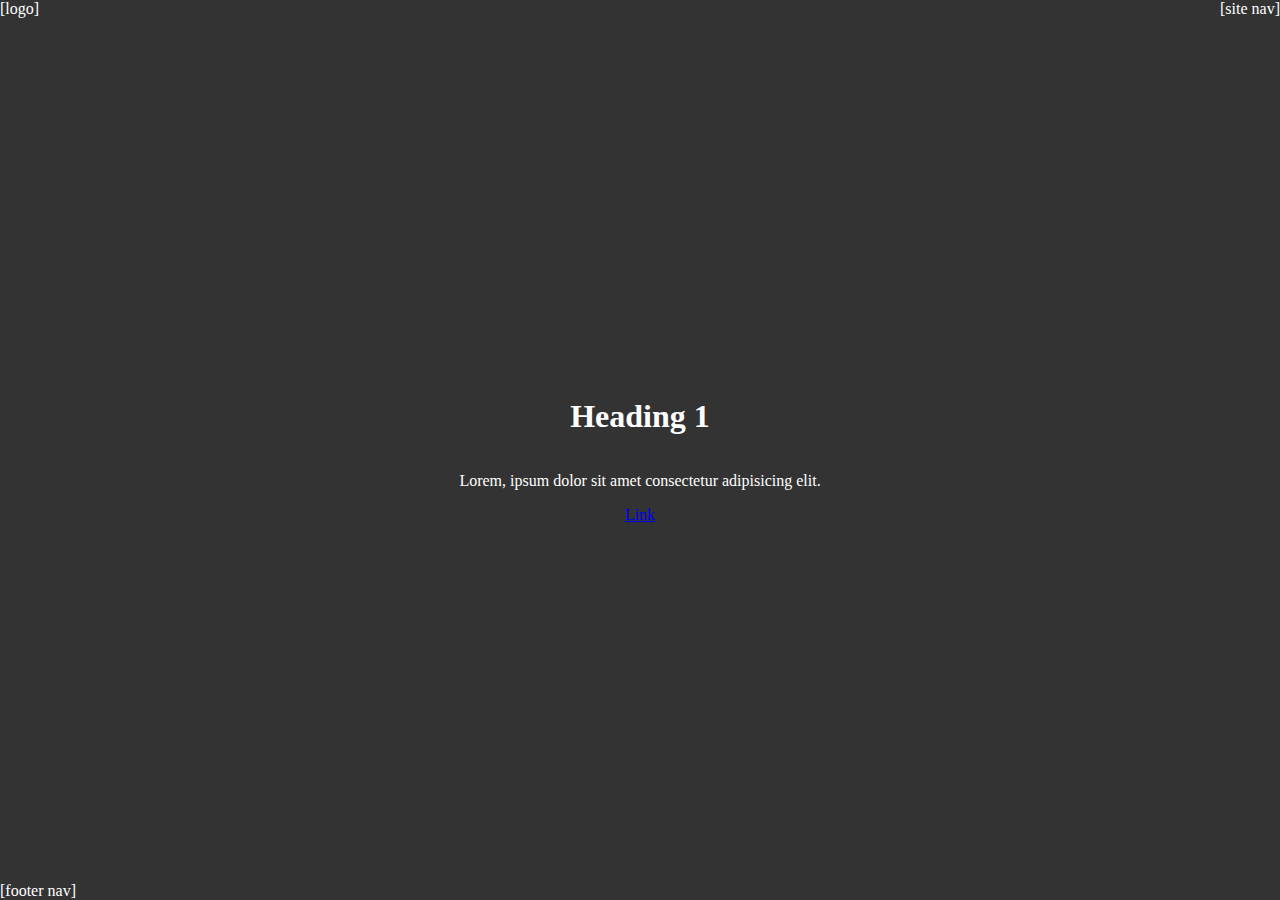
==== index.html @ 24580105 "init" ====
<!DOCTYPE html>
<html lang="en">
  <head>
    <meta charset="utf-8" />
    <title>My Portfolio</title>
    <meta name="description" content="A minimal, simple portfolio site." />

    <!-- VIEWPORT FOR MOBILE -->
    <meta name="viewport" content="width=device-width, initial-scale=1" />

    <!-- FOR IE -->
    <meta http-equiv="X-UA-Compatible" content="ie=edge" />

    <!-- MAIN CSS FILE -->
    <link href="css/style.css" rel="stylesheet" type="text/css" />
  </head>

  <body>
    <header class="site-header">
      <div class="site-id">
        [logo]
      </div>
      <div class="site-nav">
        [site nav]
      </div>
    </header>
    <main class="site-main">
      <h1>Heading 1</h1>
      <p>Lorem, ipsum dolor sit amet consectetur adipisicing elit.</p>
      <a href="#">Link</a>
    </main>
    <footer class="site-footer">
      <div class="site-nav">
        [footer nav]
      </div>
    </footer>
  </body>
</html>
---- css/style.css ----
/* GLOBAL RESETS */
* {
  box-sizing: border-box;
}
body {
  margin: 0;
}

/* GLOBAL COLORS */
body {
  background: #333;
  color: white;
}
/* BESPOKE LAYOUT STRUCTURE */

/* FLEX-BOX MAIN LAYOUT 
body {
  min-height: 100vh;
  display: flex;
  flex-direction: column;
  justify-content: space-between;
}
main {
  flex-grow: 1;
}
*/

body {
  min-height: 100vh;
  display: grid;
  grid-template-rows: auto 1fr auto;
}
.site-header {
  display: flex;
  justify-content: space-between;
}
/* .site-header {
  display: grid;
  grid-template-columns: auto 1fr;
} */
/* main {
  display: grid;
  align-items: center;
  place-items: center;
} */
main {
  display: flex;
  flex-direction: column;
  justify-content: center;
  align-items: center;
}
.site-nav ul {
  display: flex;
  list-style: none;
}
/* 
.site-nav ul a{
    padding
} */
/* 
.site-id {
  background-color: rgba(255, 0, 0, 0.2) !important;
}

.site-nav {
  background-color: rgba(0, 255, 0, 0.2) !important;
}

.site-footer {
  background-color: rgba(0, 0, 255, 0.2) !important;
} */

/* ------------------------------------------------ */
/* ----------- FOR VISUAL TESTING ONLY  ----------- */
/* ------------------------------------------------ */

/* * {
  margin: 0;
  padding: 0;
  box-shadow: inset 0 0 0 2px rgba(0, 0, 0, 1) !important;
  background-color: rgba(0, 0, 0, 0.05) !important;
  color: rgba(0, 0, 0, 0.4) !important;
  background-image: none !important;
  border-color: rgba(0, 0, 0, 0) !important;
  background-color: rgba(255, 255, 0, 0.2) !important;
} */
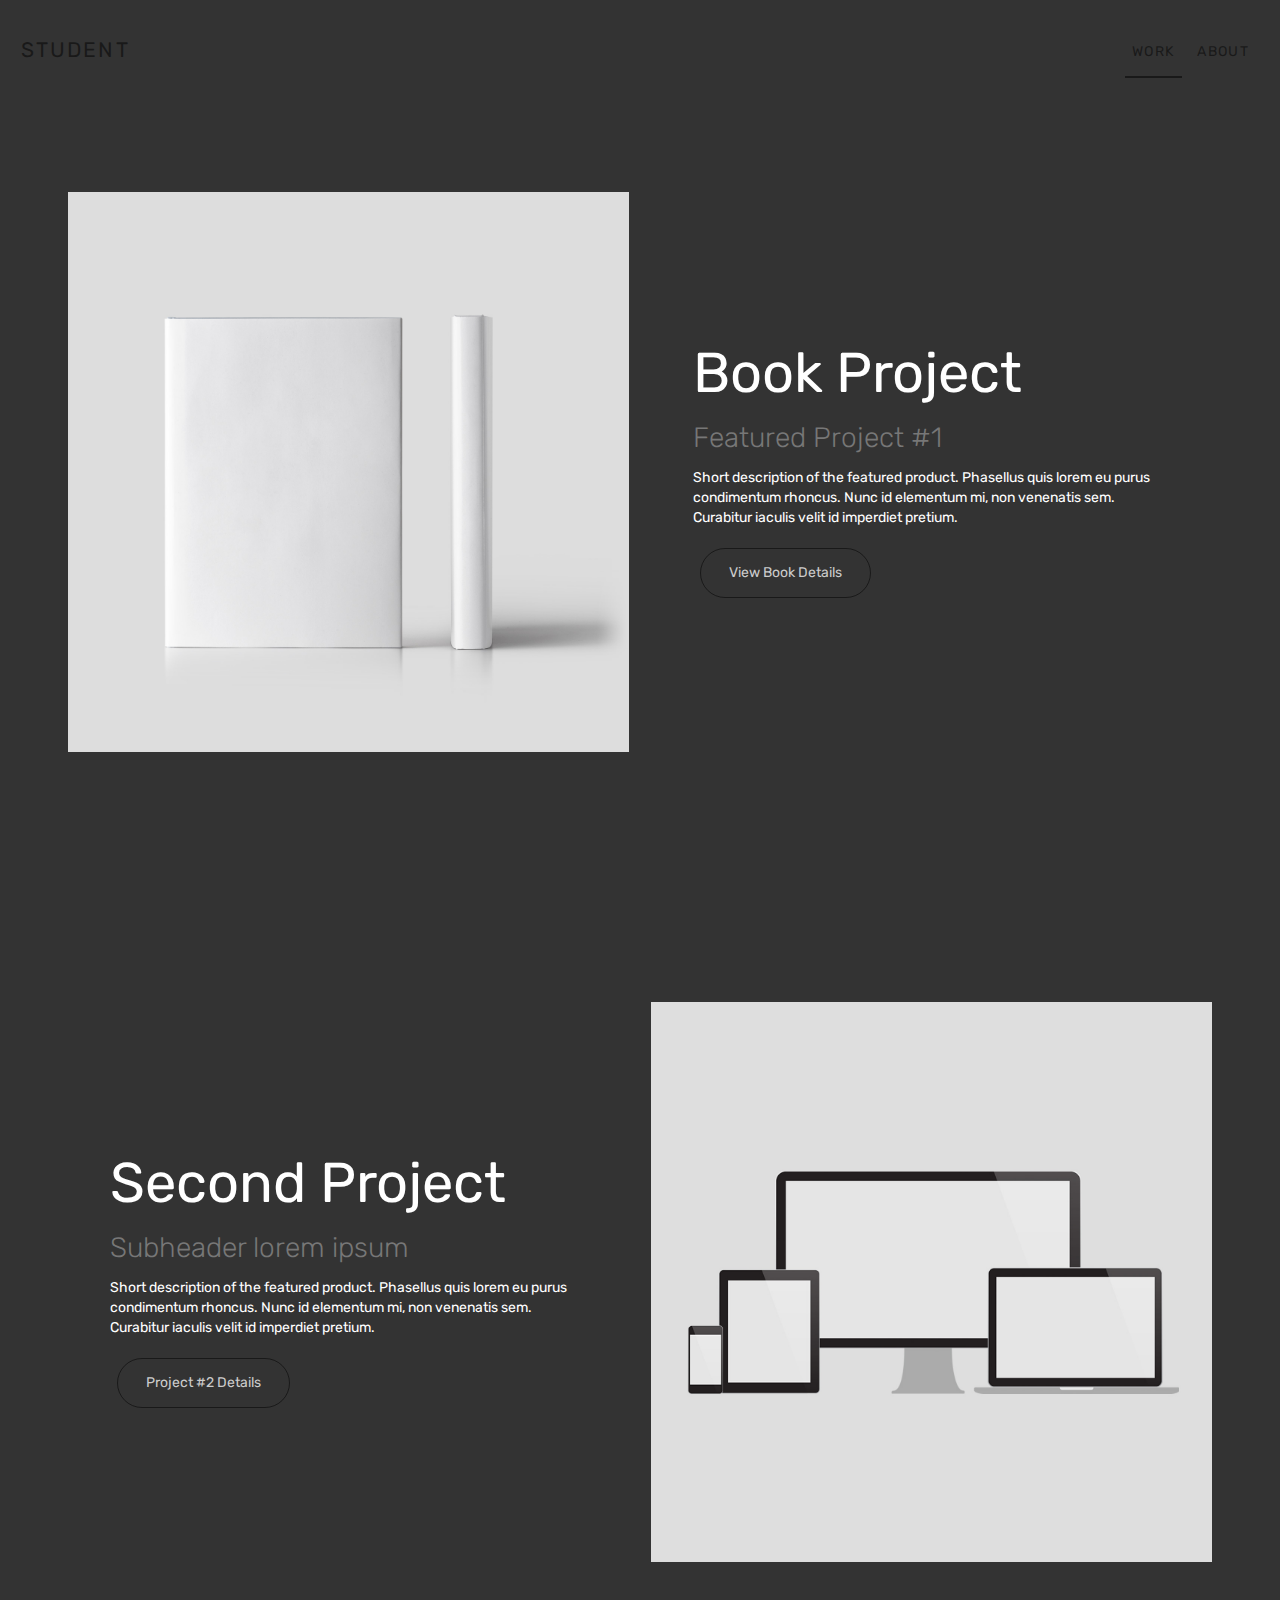
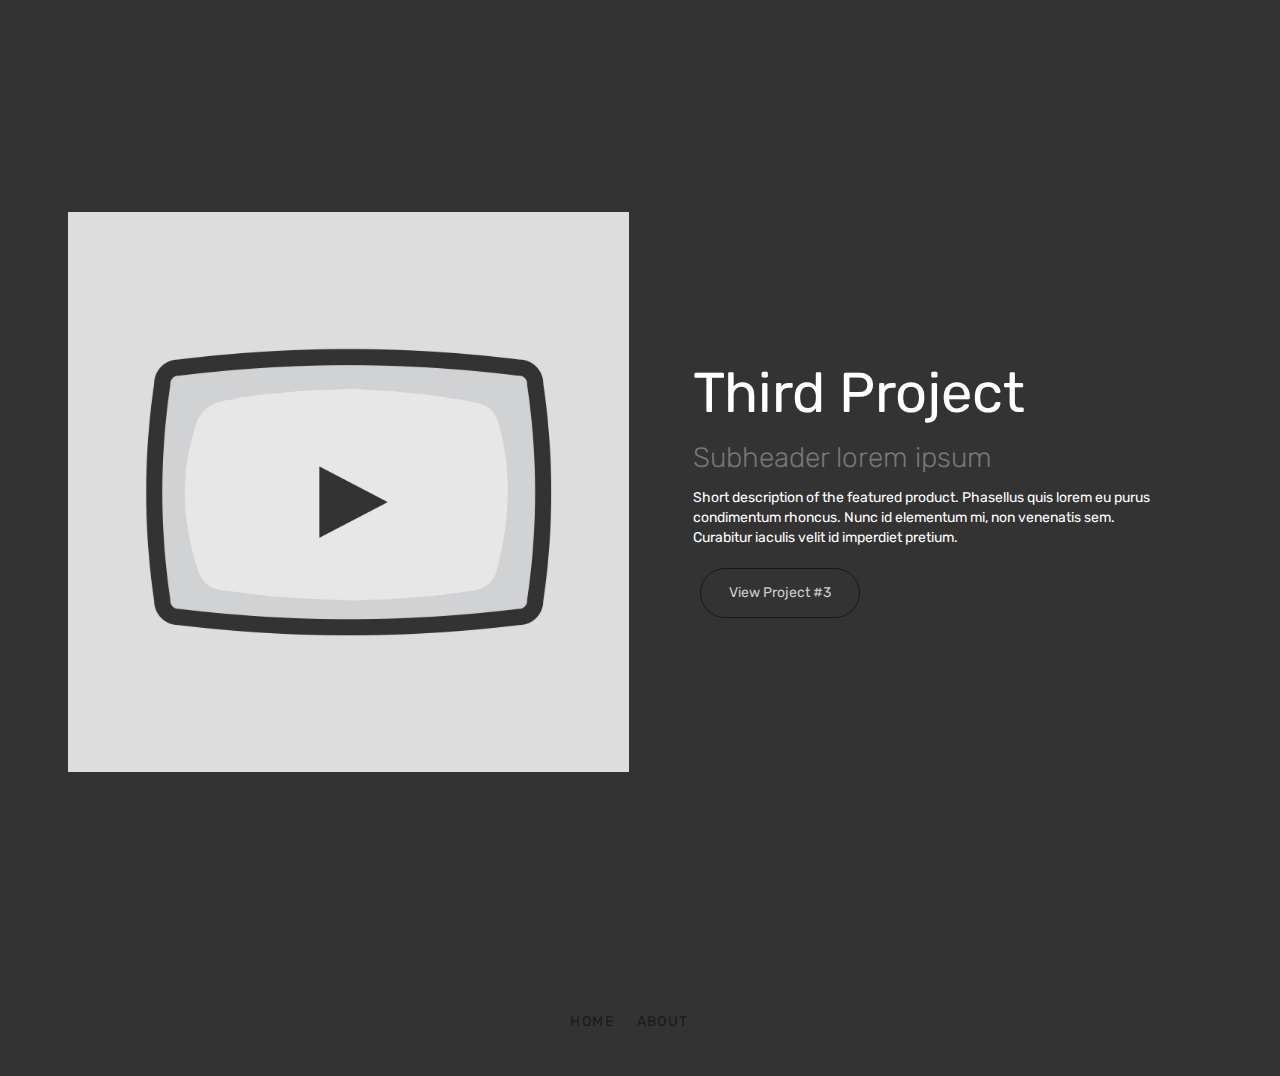
==== commit 4a891ac4: "added section, more css, imgs" ====
--- a/index.html
+++ b/index.html
@@ -1,38 +1,83 @@
 <!DOCTYPE html>
 <html lang="en">
-  <head>
-    <meta charset="utf-8" />
-    <title>My Portfolio</title>
-    <meta name="description" content="A minimal, simple portfolio site." />
 
-    <!-- VIEWPORT FOR MOBILE -->
-    <meta name="viewport" content="width=device-width, initial-scale=1" />
+<head>
+  <meta charset="utf-8" />
+  <title>My Portfolio</title>
+  <meta name="description" content="A minimal, simple portfolio site." />
 
-    <!-- FOR IE -->
-    <meta http-equiv="X-UA-Compatible" content="ie=edge" />
+  <!-- VIEWPORT FOR MOBILE -->
+  <meta name="viewport" content="width=device-width, initial-scale=1" />
 
-    <!-- MAIN CSS FILE -->
-    <link href="css/style.css" rel="stylesheet" type="text/css" />
-  </head>
+  <!-- FOR IE -->
+  <meta http-equiv="X-UA-Compatible" content="ie=edge" />
 
-  <body>
-    <header class="site-header">
-      <div class="site-id">
-        [logo]
+  <!-- MAIN CSS FILE -->
+  <link href="css/style.css" rel="stylesheet" type="text/css" />
+
+  <!-- GOOGLE FONT -->
+  <link href="https://fonts.googleapis.com/css?family=Rubik:300,400,700&display=swap" rel="stylesheet">
+
+</head>
+
+<body>
+  <header class="site-header fade-in-and-down">
+    <div class="site-identity">
+      <h1><a href="index.html">Student</a></h1>
+    </div>
+    <nav class="site-navigation">
+      <ul>
+        <li><a href="index.html" class="selected">Work</a></li>
+        <li><a href="about.html">About</a></li>
+      </ul>
+    </nav>
+  </header>
+  <main>
+    <section class="featuredproject">
+      <div class="image-wrapper">
+        <a href="mybook/index.html"><img src="img/placeholder-1x1-book3.jpg" alt="Placeholder" /></a>
       </div>
-      <div class="site-nav">
-        [site nav]
+      <div class="text-wrapper">
+        <h2 class="headline">Book Project</h2>
+        <h3 class="subheadline">Featured Project #1</h3>
+        <p>Short description of the featured product. Phasellus quis lorem eu purus condimentum rhoncus. Nunc id
+          elementum mi, non venenatis sem. Curabitur iaculis velit id imperdiet pretium.</p>
+        <a href="mybook/index.html" class="button">View Book Details</a>
       </div>
-    </header>
-    <main class="site-main">
-      <h1>Heading 1</h1>
-      <p>Lorem, ipsum dolor sit amet consectetur adipisicing elit.</p>
-      <a href="#">Link</a>
-    </main>
-    <footer class="site-footer">
-      <div class="site-nav">
-        [footer nav]
+    </section>
+    <section class="featuredproject swapped">
+      <div class="image-wrapper">
+        <a href="#"><img src="img/placeholder-1x1-hero.jpg" alt="Placeholder" /></a>
       </div>
-    </footer>
-  </body>
-</html>
+      <div class="text-wrapper">
+        <h2 class="headline">Second Project</h2>
+        <h3 class="subheadline">Subheader lorem ipsum</h3>
+        <p>Short description of the featured product. Phasellus quis lorem eu purus condimentum rhoncus. Nunc id
+          elementum mi, non venenatis sem. Curabitur iaculis velit id imperdiet pretium.</p>
+        <a href="#" class="button">Project #2 Details</a>
+      </div>
+    </section>
+    <section class="featuredproject">
+      <div class="image-wrapper">
+        <a href="#"><img src="img/placeholder-1x1-video.jpg" alt="Placeholder" /></a>
+      </div>
+      <div class="text-wrapper">
+        <h2 class="headline">Third Project</h2>
+        <h3 class="subheadline">Subheader lorem ipsum</h3>
+        <p>Short description of the featured product. Phasellus quis lorem eu purus condimentum rhoncus. Nunc id
+          elementum mi, non venenatis sem. Curabitur iaculis velit id imperdiet pretium.</p>
+        <a href="#" class="button">View Project #3</a>
+      </div>
+    </section>
+  </main>
+  <footer class="site-footer">
+    <nav class="site-navigation">
+      <ul>
+        <li><a href="index.html">Home</a></li>
+        <li><a href="about.html">About</a></li>
+      </ul>
+    </nav>
+  </footer>
+</body>
+
+</html>--- a/css/style.css
+++ b/css/style.css
@@ -1,3 +1,30 @@
+/* CSS TABLE OF CONTENTS 
+  # GLOBALS
+    # RESET
+    # COLORS
+    # TYPOGRAPHY
+      # HEADINGS
+      # PARAGRAPHS
+      # LINKS
+      # TYPE SPECIMEN
+  # MEDIA
+    # IMAGES
+  # COMPONENTS
+    # BUTTONS
+  # LAYOUT
+    # CONTAINER
+    # BESPOKE LAYOUT HELPERS
+  # STRUCTURE
+    # HEADER
+    # FOOTER
+    # NAV
+    # MAIN
+    # SECTIONS
+  # ANIMATIONS
+    # @KEYFRAME
+    # SCROLL-TRIGGERED
+*/
+
 /* GLOBAL RESETS */
 * {
   box-sizing: border-box;
@@ -8,9 +35,169 @@
 
 /* GLOBAL COLORS */
 body {
-  background: #333;
-  color: white;
-}
+  background:#333;
+  /* background: rgba(221, 221, 221, 1); */
+  color: #fff;
+}
+a {color: #ccc;}
+a:hover { color: rgba(0, 0, 0, 1); }
+
+/* GLOBAL TYPOGRAPHY */
+body {
+  font-family: "Rubik", Helvetica, Arial, sans-serif;
+  font-weight: 400;
+  font-size: 87.5%; /* 14px */
+  line-height: 1.4;
+}
+
+h1,h2,h3 { font-weight: normal; }
+p { max-width: 35em; }
+a {text-decoration: none;}
+
+/* TYPE SPECIMEN */
+.headline {
+  font-size: 4em;
+  font-weight: 400;
+  line-height: 1;
+  margin: 0 0 .4em 0;
+}
+
+.subheadline {
+  font-size: 2em;
+  font-weight: 300;
+  color: #777;
+  line-height: 1;
+  margin: 0 0 .6em 0;
+}
+
+/* MEDIA */
+img {
+  max-width: 100%;
+  height: auto;
+}
+img.circular {
+  display: block;
+  border-radius: 100%;
+  margin-bottom: 3em;
+}
+
+/* BUTTONS */
+.button {
+  display: inline-block;
+  border: 1px solid rgba(0, 0, 0, 0.5);
+  border-radius: 3em;
+  padding: 1em 2em;
+  margin: .5em;
+}
+.button:hover {
+  background: rgba(0, 0, 0, 1);
+  color: #fff;
+  border-color: rgba(0, 0, 0, 1);
+}
+/* LAYOUT */
+.container {
+  max-width: 1000px;
+  margin: 0 auto;
+}
+/* STRUCTURE */
+
+.site-header,
+.site-footer {
+  text-align: center;
+  margin: 1em 0;
+  padding-bottom: 1em;
+}
+
+.site-header {
+  display: flex;
+  justify-content: space-between;
+  position: absolute;
+  width: 100%;
+}
+
+.site-header h1 {
+  font-size: 1.5em;
+  font-weight: 400;
+  margin: 0;
+}
+
+.site-header h1 a {
+  color: rgba(0, 0, 0, 0.5);
+  text-transform: uppercase;
+  letter-spacing: 0.1em;
+  padding: 1em;
+  display: inline-block;
+  transition: .2s ease-out all;
+}
+
+.site-header h1 a:hover {
+  color: rgba(0, 0, 0, 1);
+}
+
+/* SITE NAV */
+.site-navigation ul {
+  padding: 0;
+  margin: 1em 1.5em 0 0;
+}
+
+.site-navigation ul li {
+  display: inline-block;
+}
+
+.site-navigation ul li a {
+  display: block;
+  padding: 1em 0.5em;
+  margin: 0 .2em;
+  color: rgba(0, 0, 0, 0.5);
+  text-transform: uppercase;
+  letter-spacing: 0.1em;
+  border-bottom: 2px solid rgba(0, 0, 0, 0);
+  transition: .2s ease-out all;
+}
+
+.site-navigation ul li a:hover {
+  border-bottom: 2px solid rgba(0, 0, 0, 0.2);
+  color: rgba(0, 0, 0, 1);
+}
+
+.site-navigation ul li a.selected {
+  border-bottom: 2px solid rgba(0, 0, 0, 0.5);
+}
+
+/* MAIN CONTENT */
+main { padding: 5em 0; }
+section {
+  padding: 2em;
+  min-height: 90vh;
+  display: grid;
+  align-items: center;
+  justify-content: center;
+}
+
+/* FEATURED PROJECTS ON HOME PAGE */
+@media (min-width: 768px) {
+
+  .featuredproject {
+    display: flex;
+    justify-content: space-between;
+    align-items: center;
+    max-width: 1200px;
+    margin: 0 auto;
+  }
+  .featuredproject.swapped {
+    flex-direction: row-reverse;
+  }
+  .featuredproject .image-wrapper {
+    width: 49%;
+  }
+  .featuredproject .text-wrapper {
+    width: 49%;
+    padding: 3em;
+  }
+
+}
+
+
 /* BESPOKE LAYOUT STRUCTURE */
 
 /* FLEX-BOX MAIN LAYOUT 
@@ -66,10 +253,13 @@
   background-color: rgba(0, 255, 0, 0.2) !important;
 }
 
+.site-main {
+  background-color: rgba(0, 151, 255, 0.2) !important;
+}
+
 .site-footer {
   background-color: rgba(0, 0, 255, 0.2) !important;
 } */
-
 /* ------------------------------------------------ */
 /* ----------- FOR VISUAL TESTING ONLY  ----------- */
 /* ------------------------------------------------ */
